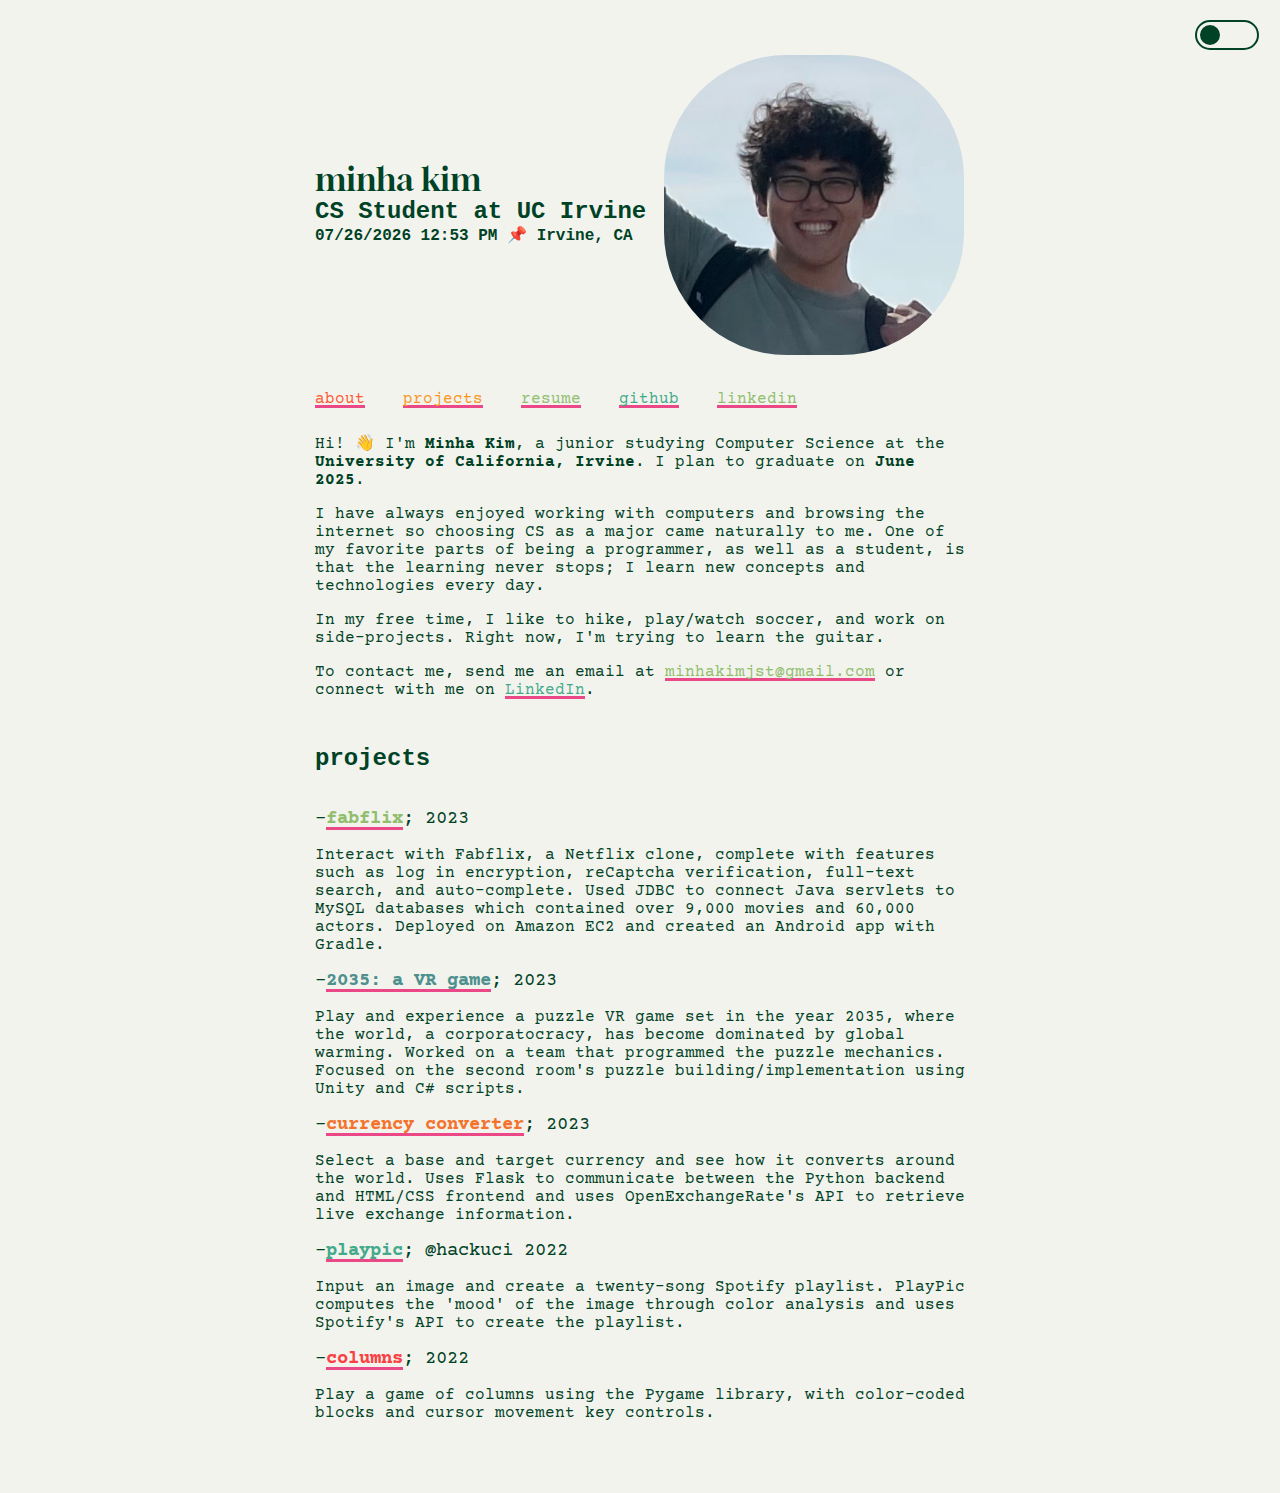
==== index.html @ 5f8654c4 "fix css" ====
<!DOCTYPE html>
<html lang="en">

<head>
    <title>Minha Kim</title>
    <meta name="description" content="Minha Kim's website" />
    <meta name="author" content="Minha Kim" />
    <meta name="keywords"
        content="Minha Kim, personal website, UCI, UCIrvine, University of California Irvine, minhak6, cs, comp sci, computer science" />
    <meta name="google" content="notranslate">
    <link rel="icon" type="image/png" href="images/favicon.ico" />
    <meta name="viewport" content="width=device-width, initial-scale=1.0">
    <meta name="theme-color" media="(prefers-color-scheme: light)" content="#f3f3ee" />
    <meta name="theme-color" media="(prefers-color-scheme: dark)" content="#004225" />

    <!-- body font -->
    <link rel="preconnect" href="https://fonts.googleapis.com">
    <link rel="preconnect" href="https://fonts.gstatic.com" crossorigin>
    <link href="https://fonts.googleapis.com/css2?family=Courier+Prime:wght@400;700&display=swap" rel="stylesheet">
    <!-- font-family: 'Courier Prime', monospace;  -->

    <!-- title font -->
    <link href="https://fonts.googleapis.com/css2?family=Gloock&display=swap" rel="stylesheet">
    <!-- font-family: 'Gloock', serif; -->

    <link rel="stylesheet" href="./style.css" />
</head>

<body>
    <div class="container">
        <div class="header-section">
            <div class="header-frame">
                <h1>minha kim</h1>
                <h2>CS Student at UC Irvine</h2>
                <h4><span id="clock"></span>&#128204 Irvine, CA</h4>
                <script>
                    function display_ck() {
                        var y = new Date();
                        var z = new Date(y.toLocaleString('en-US', { timeZone: "America/Los_Angeles" }));
                        var diff = y.getTime() - z.getTime();
                        var x = new Date(y.getTime() - diff);
                        var ampm = x.getHours() >= 12 ? ' PM ' : ' AM ';
                        var h = x.getHours()
                        if (h == 0){h = 12};
                        if (h > 12) {h = h - 12;}
                        if (h < 10) {h = "0" + h;}
                        var m = x.getMinutes();
                        if (m < 10) {m = "0" + m;}
                        var mth = x.getMonth() + 1;
                        if (mth < 10) {mth = "0" + mth;}
                        var dt = x.getDate();
                        if (dt < 10) {dt = "0" + dt;}
                        var x1 = mth + "/" + x.getDate() + "/" + x.getFullYear() + " " + h + ":" + m + ampm;
                        document.getElementById('clock').innerHTML = x1;
                        display_c();
                    }
                    function display_c() {
                        var refresh = 10;   // in ms
                        mytime = setTimeout('display_ck()', refresh)
                    }
                    display_c()
                </script>
            </div>
            <div class="img-frame">
                <img id="mypic" src="images/me_0.jpg" alt="Me!" />
            </div>
        </div>
        <div class="links">
            <a href="#top">about</a>
            <a href="#projects">projects</a>
            <a href="res/resume.pdf" target="_blank">resume</a>
            <a href="https://github.com/mink1m" target="_blank">github</a>
            <a href="https://www.linkedin.com/in/minhakimm/" target="_blank">linkedin</a>
        </div>
        <div class="about">
            <p>
                Hi! &#128075 I'm <b> Minha Kim</b>, a junior studying Computer Science
                at the <b> University of California, Irvine</b>. I plan to graduate
                on <b> June 2025</b>.
            </p>
            <p>
                I have always enjoyed working with computers and browsing the internet
                so choosing CS as a major came naturally to me. One of my favorite
                parts of being a programmer, as well as a student, is that the learning
                never stops; I learn new concepts and technologies every day.
            </p>
            <p>
                In my free time, I like to hike, play/watch soccer, and work on side-projects. 
                Right now, I'm trying to learn the guitar.
            </p>
            <p>
                To contact me, send me an email at
                <a href="mailto:minhakimjst@gmail.com">minhakimjst@gmail.com</a> or
                connect with me on
                <a href="https://www.linkedin.com/in/minhakimm/" target="_blank">LinkedIn</a>.
            </p>
        </div>
        <div id="projects">
            <h2>projects</h2>
            <br></br>
            <p id="projectTitle"> -<a href="https://github.com/mink1m/fabflixclone" target="_blank"><b>fabflix</b></a>; 2023</p>
            <p>
                Interact with Fabflix, a Netflix clone, complete with features such as log in encryption,
                reCaptcha verification, full-text search, and auto-complete. Used JDBC to connect Java servlets
                to MySQL databases which contained over 9,000 movies and 60,000 actors. Deployed on Amazon
                EC2 and created an Android app with Gradle. 
            </p>
            <p id="projectTitle"> -<a href="https://www.informatics.uci.edu/can-gaming-cool-global-warming-an-experimental-climate-xr-class-aims-to-inspire-change/" target="_blank"><b>2035: a VR game</b></a>; 2023</p>
            <p>
                Play and experience a puzzle VR game set in the year 2035, where the world, 
                a corporatocracy, has become dominated by global warming. Worked on a team that
                programmed the puzzle mechanics. Focused on the second room's puzzle building/implementation
                using Unity and C# scripts. 
            </p>
            <p id="projectTitle"> -<a href="http://minha.pythonanywhere.com/" target="_blank"><b>currency converter</b></a>; 2023</p>
            <p>
                Select a base and target currency and see how it converts around
                the world. Uses Flask to communicate between the Python backend
                and HTML/CSS frontend and uses OpenExchangeRate's API to retrieve live
                exchange information.
            </p>

            <p id="projectTitle"> -<a href="https://devpost.com/software/hackuci-jwe3al?ref_content=my-projects-tab&ref_feature=my_projects" target="_blank"><b>playpic</b></a>; @hackuci 2022</p>
            <p>
                Input an image and create a twenty-song Spotify playlist.
                PlayPic computes the 'mood' of the image through color analysis
                and uses Spotify's API to create the playlist.
            </p>

            <p id="projectTitle"> -<a href="https://minhak.itch.io/columns" target="_blank"><b>columns</b></a>; 2022</p>
            <p>
                Play a game of columns using the Pygame library, with color-coded 
                blocks and cursor movement key controls.
            </p>
        </div>
        <div class="dark-mode-toggler">
            <input type="checkbox" id="toggler" />
            <label for="toggler"></label>
        </div>
    </div>
    <script src="./script.js"></script>
</body>
</html>
---- style.css ----
:root {
	/* COLOR VARIABLES: */
	--beige: #f3f3ee;
	--green: #004225;
	--highlight: #c7ccc8;
	--linkColor: #24d05a;
	--linkHover: #eb4888;
	--darkGreen: #0f2520;
}

html {
	scroll-behavior: smooth;
}

html,
body {
	width: 100%;
	margin: 0;
	padding: 0;
}

body,
button {
	background: var(--beige);
	color: var(--green);
	font-family: 'Courier Prime', monospace;
}

::selection {
	background-color: var(--highlight);
	color: var(--green);
}

body.dark-mode,
body.dark-mode button,
button.dark-mode,
button.dark-mode button {
	background: var(--darkGreen);
	color: var(--beige);
}

.container {
	margin: 50px auto;
	padding: 5px;
	max-width: 650px;
}
@media (max-width: 700px) {
	.container {
		padding: 20px;
	}
}

.header-section {
	display: flex;
	align-items: center;
	justify-content: left;
	flex-wrap: wrap;
	font-family: 'Gloock', serif;
}
@media (max-width: 700px) {
	.header-section {
		display: grid;
		justify-content: center;
	}
}

.header-frame {
	max-width: 350px;
}

.dark-mode-toggler {
	position: fixed;
	top: 20px;
	right: 20px;
}
.dark-mode-toggler label {
	position: relative;
	cursor: pointer;
}
.dark-mode-toggler input[type="checkbox"] {
	display: none;
}
.dark-mode-toggler input[type="checkbox"] + label::before {
	content: "";
	display: block;
	height: 26px;
	width: 60px;
	background: var(--beige);
	border: 2px solid var(--green);
	border-radius: 15px;
	position: absolute;
	top: 0px;
	left: -65px;
}
.dark-mode-toggler input[type="checkbox"] + label::after {
	content: "";
	display: block;
	height: 20px;
	width: 20px;
	background: var(--green);
	border: 2px solid var(--beige);
	border-radius: 50%;
	position: absolute;
	top: 3px;
	left: -62px;
	transition: all 0.3s ease-in-out;
}
.dark-mode-toggler input[type="checkbox"]:checked + label::before {
	background: var(--darkGreen);
	border: 2px solid var(--beige);
}
.dark-mode-toggler input[type="checkbox"]:checked + label::after {
	left: -28px;
	background: var(--beige);
	border: 2px solid var(--darkGreen);
	/*transition: all 0.3s ease-in-out;*/
}

h1 {
	font-weight: 300;
	margin: 0;
}

h2 {
	margin:0;
	font-family: 'Courier New', Courier, monospace;
}

h3 {
	font-family: 'Courier New', Courier, monospace;
}

h4 {
	margin: 0 0 1em 0;
	font-family: 'Courier New', Courier, monospace;
}


@media (max-width: 700px) {
	h1 {
		text-align: center;
	}
	h2 {
		text-align: center;
	}
	h4 {
		text-align: center;
	}
}

a {
	background: linear-gradient(to bottom, var(--linkHover) 0%, var(--linkHover) 100%);
	background-position: 0 100%;
	background-repeat: repeat-x;
	background-size: 3px 3px;
	color: var(--linkColor);
	text-decoration: none;
}

a:hover {
	font-weight: bold;
	background-image: url("data:image/svg+xml;charset=utf8,%3Csvg id='squiggle-link' xmlns='http://www.w3.org/2000/svg' xmlns:xlink='http://www.w3.org/1999/xlink' xmlns:ev='http://www.w3.org/2001/xml-events' viewBox='0 0 20 4'%3E%3Cstyle type='text/css'%3E.squiggle{animation:shift .3s linear infinite;}@keyframes shift {from {transform:translateX(0);}to {transform:translateX(-20px);}}%3C/style%3E%3Cpath fill='none' stroke='%23eb4888' stroke-width='2' class='squiggle' d='M0,3.5 c 5,0,5,-3,10,-3 s 5,3,10,3 c 5,0,5,-3,10,-3 s 5,3,10,3'/%3E%3C/svg%3E");
	background-position: 0 100%;
	background-size: auto 6px;
	background-repeat: repeat-x;
	text-decoration: none;
	cursor: crosshair;
}

br {
	display: block;
	content: "";
	margin-bottom: 15px;
}

.img-frame {
	position: relative;
	width: 300px;
	height: 300px;
	margin: 0 0 10px 2.8%;
	border-radius: 41%;
	overflow: hidden;
	pointer-events: none;
	user-select: none;
}
.img-frame img {
	position: absolute;
	top: 50%;
	left: 50%;
	-webkit-transform: translate(-50%, -50%);
	transform: translate(-50%, -50%);
	height: 100%;
}
@media (max-width: 700px) {
	.img-frame {
		width: 55vmin;
		height: 55vmin;
		margin: auto;
		display: block;	
	}
}

.links {
	margin: 25px 0;
}
.links a:not(:last-child) {
	margin: 0 28px 0 0;
}
@media (max-width: 600px) {
	.links {
		text-align: center;
	}
	.links a:not(:last-child) {
		margin: 0 3vmin 0 0;
		text-align: center;
	}
	.links a:is(:last-child) {
		line-height: 9vmin;
	}
}

.about {
	display: block;
}

#projects {
	margin-top: 7%;
}

#projectTitle {
	font-size: larger;
	margin: 0;
}
@media (max-width: 600px) {
	#projectTitle {
		margin: auto;
		text-align: center;
	}
}

.pnf {
	position: absolute;
	top: 40%;
	left: 50%;
	margin-right: -50%;
	transform: translate(-50%, -50%);
	text-align: center;
}
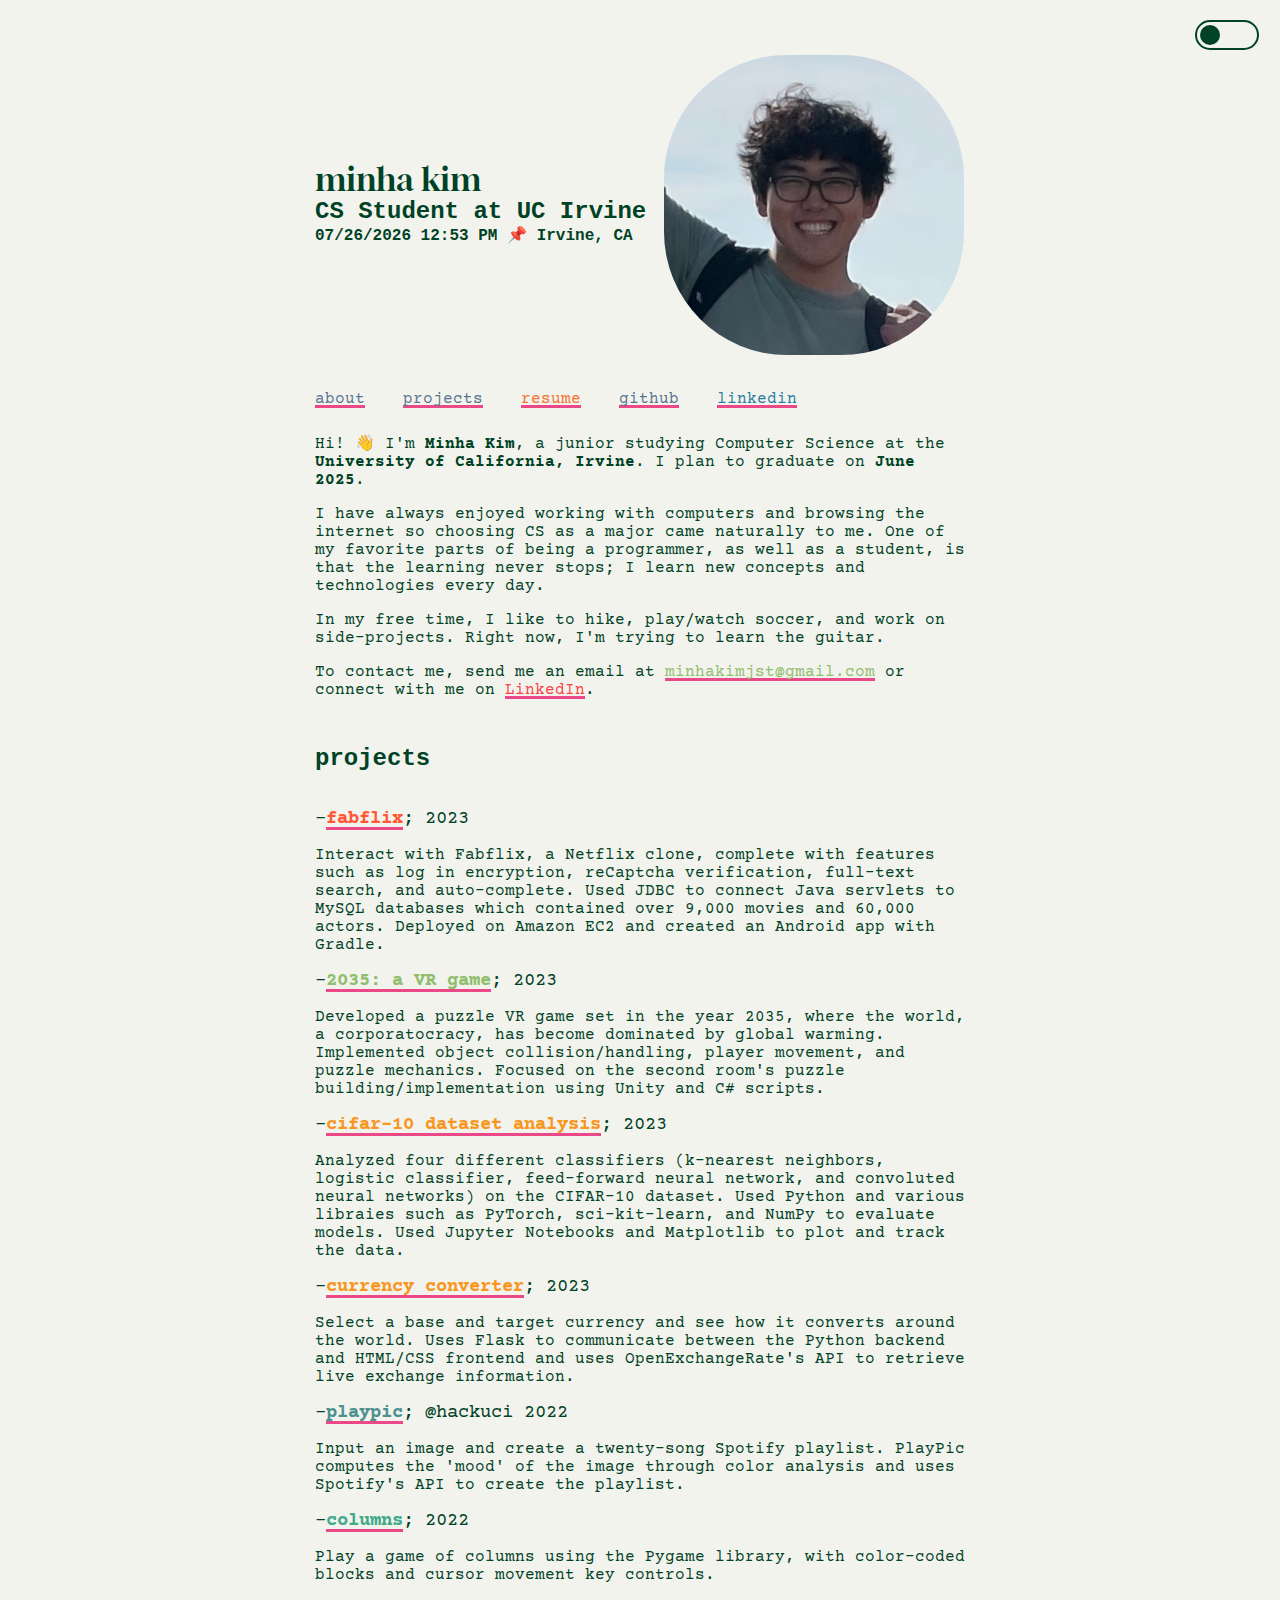
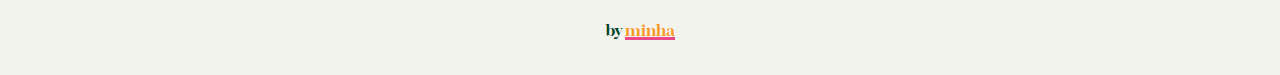
==== commit bc80cbe3: "update resume" ====
--- a/index.html
+++ b/index.html
@@ -105,13 +105,25 @@
                 to MySQL databases which contained over 9,000 movies and 60,000 actors. Deployed on Amazon
                 EC2 and created an Android app with Gradle. 
             </p>
+
             <p id="projectTitle"> -<a href="https://www.informatics.uci.edu/can-gaming-cool-global-warming-an-experimental-climate-xr-class-aims-to-inspire-change/" target="_blank"><b>2035: a VR game</b></a>; 2023</p>
             <p>
-                Play and experience a puzzle VR game set in the year 2035, where the world, 
-                a corporatocracy, has become dominated by global warming. Worked on a team that
-                programmed the puzzle mechanics. Focused on the second room's puzzle building/implementation
+                Developed a puzzle VR game set in the year 2035, where the world, 
+                a corporatocracy, has become dominated by global warming. Implemented
+                object collision/handling, player movement, and puzzle mechanics.
+                Focused on the second room's puzzle building/implementation
                 using Unity and C# scripts. 
             </p>
+
+            <p id="projectTitle"> -<a href="https://github.com/mink1m/cifar-10/" target="_blank"><b>cifar-10 dataset analysis</b></a>; 2023</p>
+            <p>
+                Analyzed four different classifiers (k-nearest neighbors, logistic classifier, 
+                feed-forward neural network, and convoluted neural networks) on the CIFAR-10 dataset. 
+                Used Python and various libraies such as PyTorch, sci-kit-learn, and NumPy to 
+                evaluate models. Used Jupyter Notebooks and Matplotlib 
+                to plot and track the data. 
+            </p>
+
             <p id="projectTitle"> -<a href="http://minha.pythonanywhere.com/" target="_blank"><b>currency converter</b></a>; 2023</p>
             <p>
                 Select a base and target currency and see how it converts around
@@ -138,6 +150,9 @@
             <label for="toggler"></label>
         </div>
     </div>
+    <div class="footer">
+        by <a href="#" id="copyLink" onclick="document.execCommand('copy');alert('Copied minhakimjst@gmail.com!'); return false;">minha</a>
+    </div>
     <script src="./script.js"></script>
 </body>
 </html>
--- a/style.css
+++ b/style.css
@@ -245,4 +245,12 @@
 	margin-right: -50%;
 	transform: translate(-50%, -50%);
 	text-align: center;
+}
+
+.footer {
+	position: relative;
+	text-align: center;    
+	width: 100%;
+	font-family: 'Gloock', serif;
+	bottom: 35px; 
 }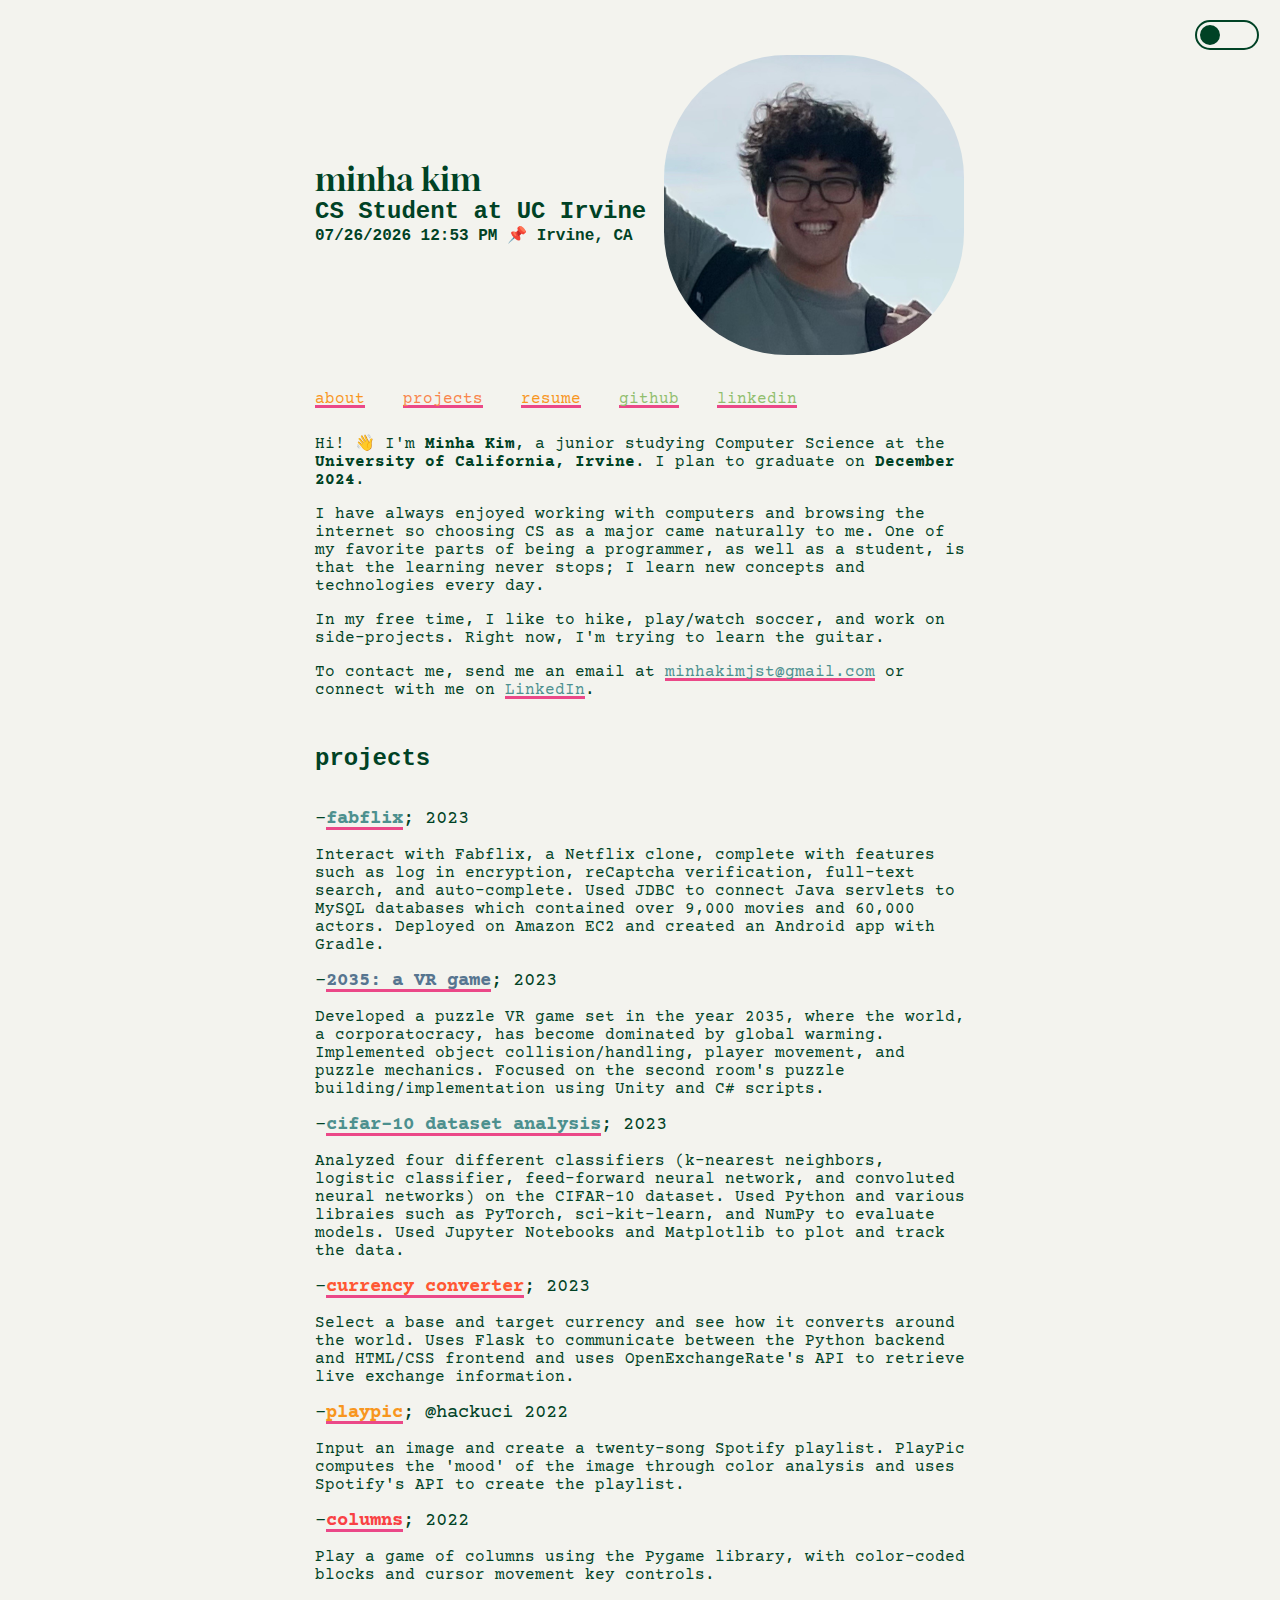
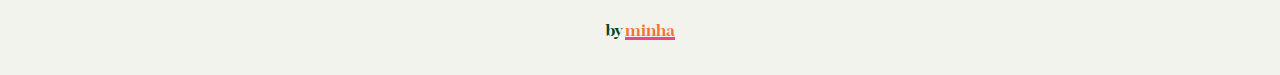
==== commit cce7611f: "changes" ====
--- a/index.html
+++ b/index.html
@@ -76,7 +76,7 @@
             <p>
                 Hi! &#128075 I'm <b> Minha Kim</b>, a junior studying Computer Science
                 at the <b> University of California, Irvine</b>. I plan to graduate
-                on <b> June 2025</b>.
+                on <b> December 2024</b>.
             </p>
             <p>
                 I have always enjoyed working with computers and browsing the internet
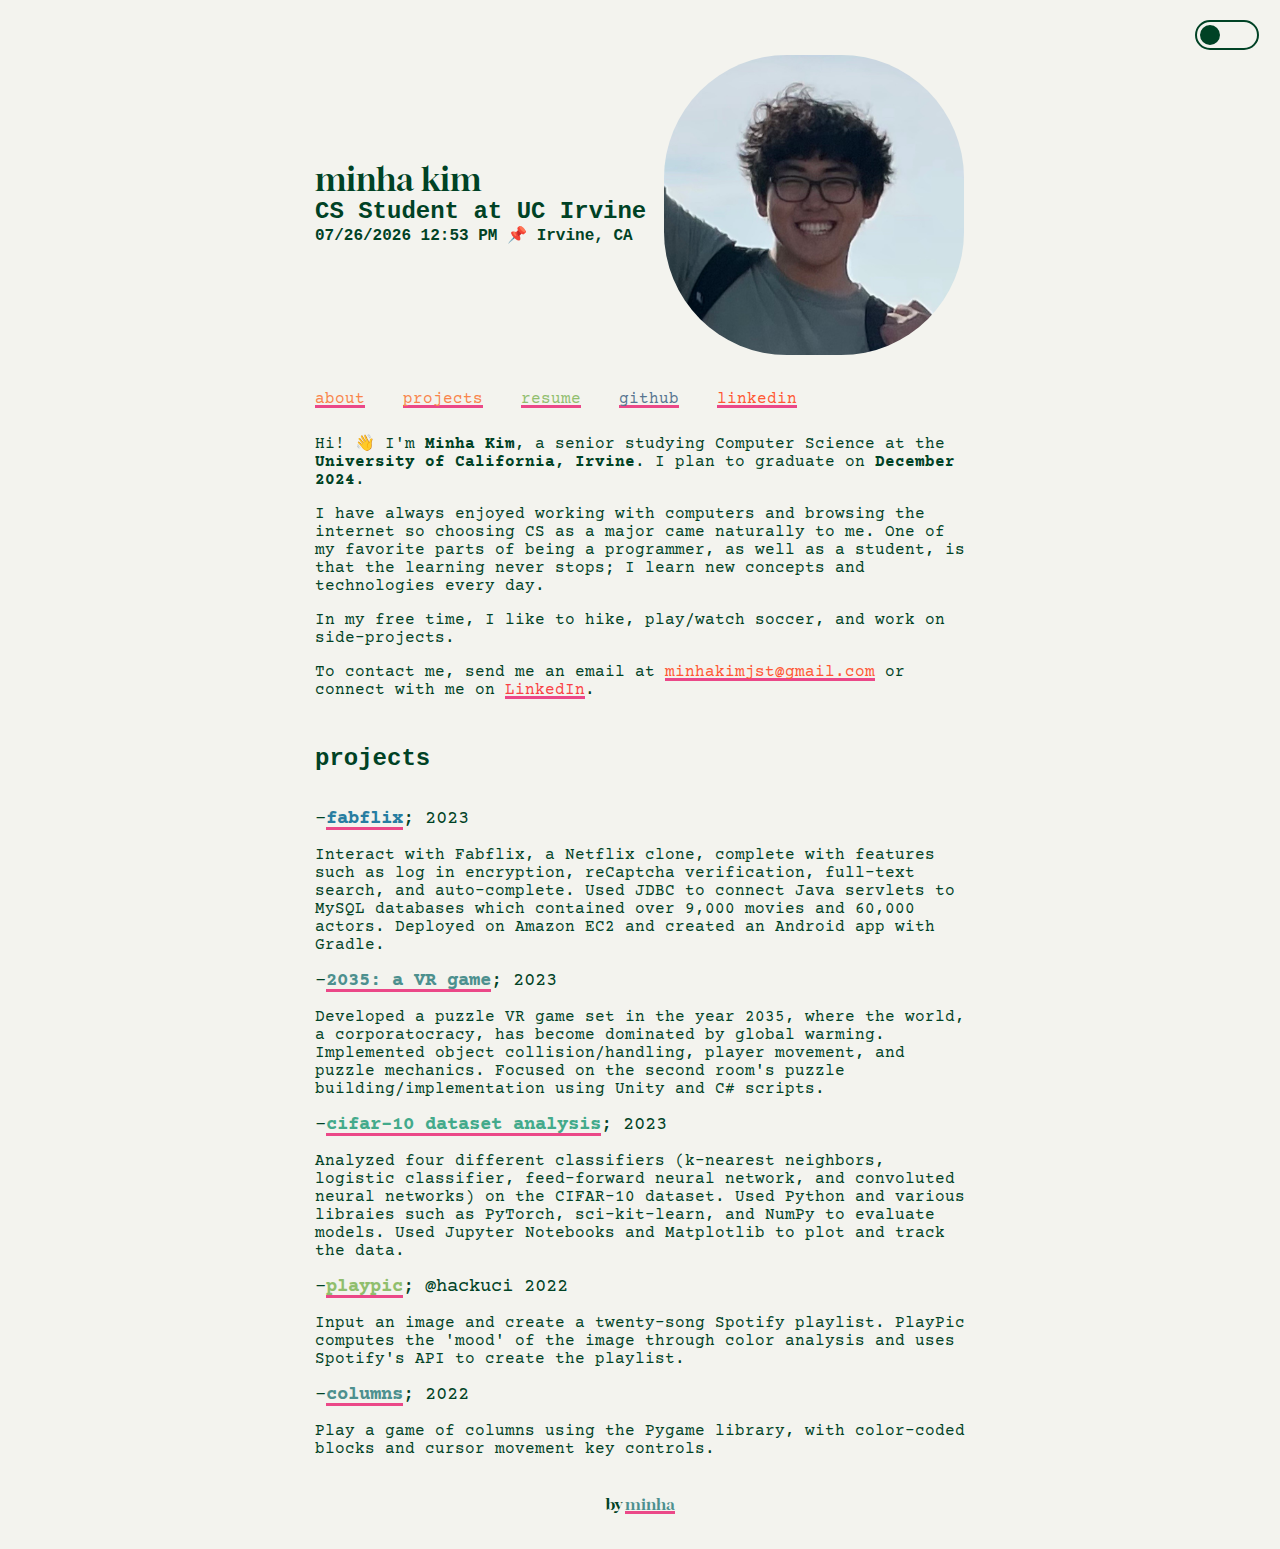
==== commit fe341f24: "remove cc" ====
--- a/index.html
+++ b/index.html
@@ -74,7 +74,7 @@
         </div>
         <div class="about">
             <p>
-                Hi! &#128075 I'm <b> Minha Kim</b>, a junior studying Computer Science
+                Hi! &#128075 I'm <b> Minha Kim</b>, a senior studying Computer Science
                 at the <b> University of California, Irvine</b>. I plan to graduate
                 on <b> December 2024</b>.
             </p>
@@ -86,7 +86,6 @@
             </p>
             <p>
                 In my free time, I like to hike, play/watch soccer, and work on side-projects. 
-                Right now, I'm trying to learn the guitar.
             </p>
             <p>
                 To contact me, send me an email at
@@ -124,14 +123,6 @@
                 to plot and track the data. 
             </p>
 
-            <p id="projectTitle"> -<a href="http://minha.pythonanywhere.com/" target="_blank"><b>currency converter</b></a>; 2023</p>
-            <p>
-                Select a base and target currency and see how it converts around
-                the world. Uses Flask to communicate between the Python backend
-                and HTML/CSS frontend and uses OpenExchangeRate's API to retrieve live
-                exchange information.
-            </p>
-
             <p id="projectTitle"> -<a href="https://devpost.com/software/hackuci-jwe3al?ref_content=my-projects-tab&ref_feature=my_projects" target="_blank"><b>playpic</b></a>; @hackuci 2022</p>
             <p>
                 Input an image and create a twenty-song Spotify playlist.
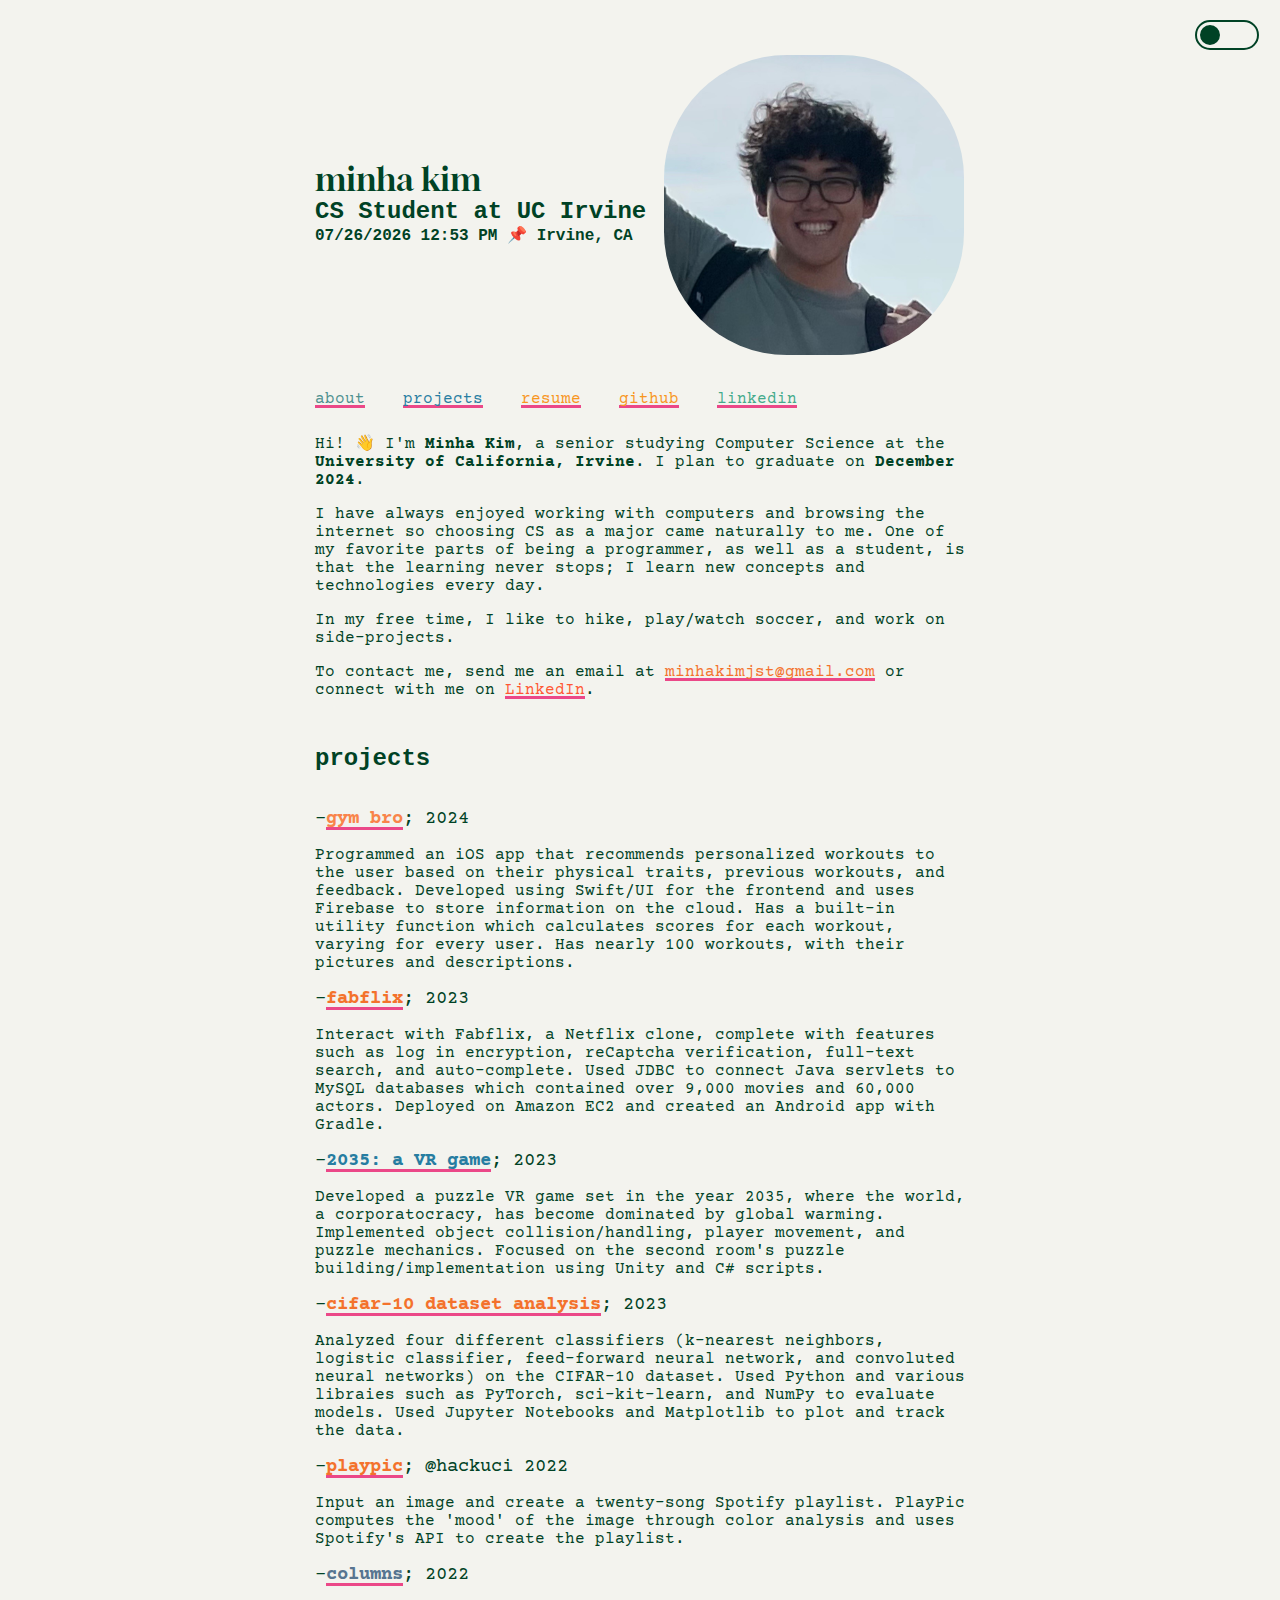
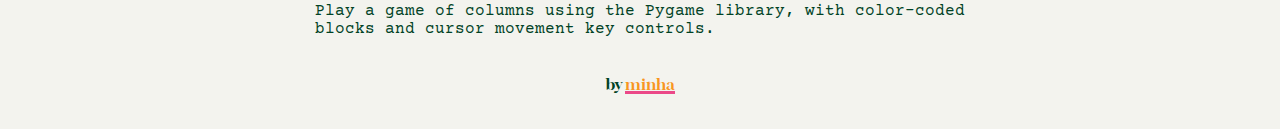
==== commit 550ec14f: "gbro" ====
--- a/index.html
+++ b/index.html
@@ -97,6 +97,14 @@
         <div id="projects">
             <h2>projects</h2>
             <br></br>
+            <p id="projectTitle"> -<a href="gymbro-sample.html" target="_blank"><b>gym bro</b></a>; 2024</p>
+            <p>
+                Programmed an iOS app that recommends personalized workouts to the user based on their 
+                physical traits, previous workouts, and feedback. Developed using Swift/UI for the frontend 
+                and uses Firebase to store information on the cloud. Has a built-in utility function which
+                calculates scores for each workout, varying for every user. Has nearly 100 workouts, with their
+                pictures and descriptions. 
+            </p>
             <p id="projectTitle"> -<a href="https://github.com/mink1m/fabflixclone" target="_blank"><b>fabflix</b></a>; 2023</p>
             <p>
                 Interact with Fabflix, a Netflix clone, complete with features such as log in encryption,
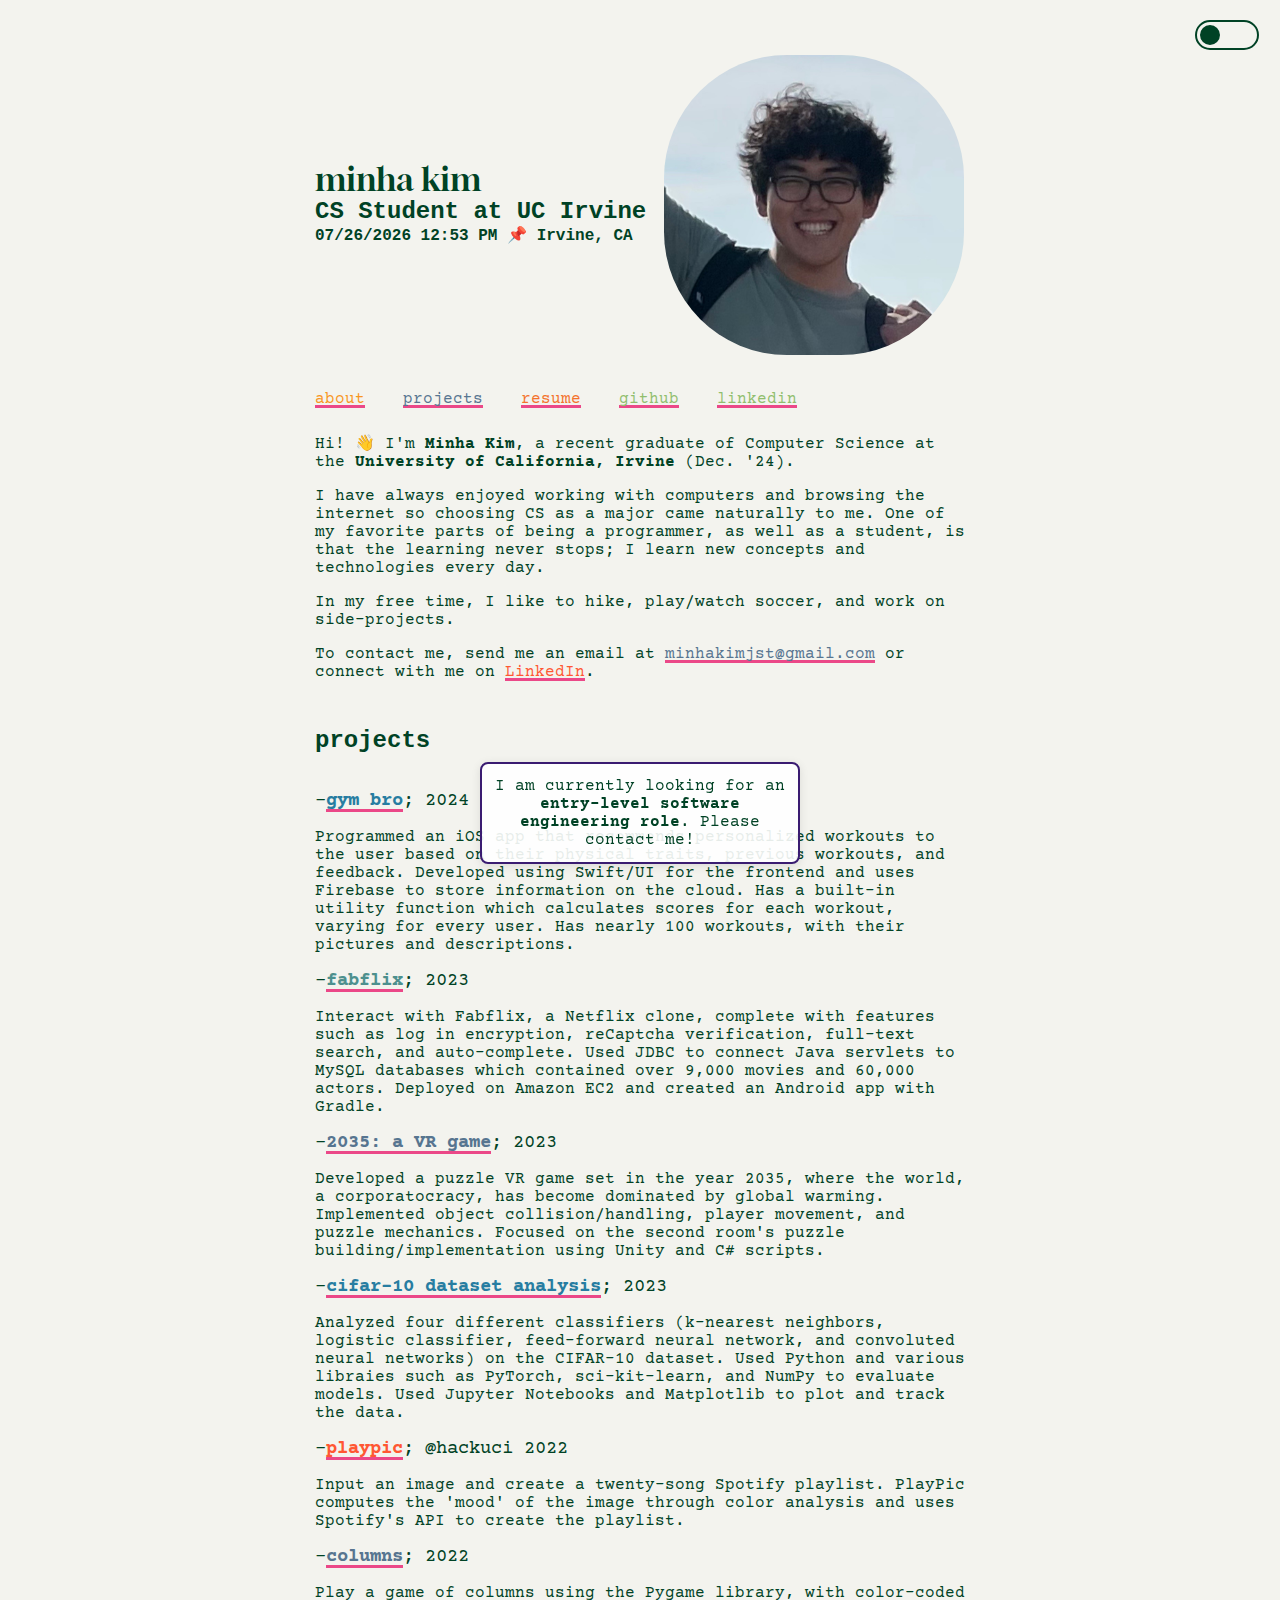
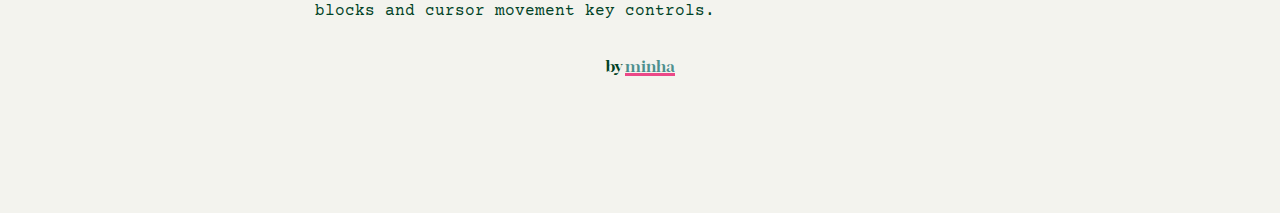
==== commit 5f153402: "update main" ====
--- a/index.html
+++ b/index.html
@@ -74,9 +74,8 @@
         </div>
         <div class="about">
             <p>
-                Hi! &#128075 I'm <b> Minha Kim</b>, a senior studying Computer Science
-                at the <b> University of California, Irvine</b>. I plan to graduate
-                on <b> December 2024</b>.
+                Hi! &#128075 I'm <b> Minha Kim</b>, a recent graduate of Computer Science 
+                at the <b> University of California, Irvine</b> (Dec. '24). 
             </p>
             <p>
                 I have always enjoyed working with computers and browsing the internet
@@ -152,6 +151,10 @@
     <div class="footer">
         by <a href="#" id="copyLink" onclick="document.execCommand('copy');alert('Copied minhakimjst@gmail.com!'); return false;">minha</a>
     </div>
+    <div class="fixed-box">
+        I am currently looking for an <b>entry-level software engineering role</b>. 
+        Please contact me!
+    </div>
     <script src="./script.js"></script>
 </body>
 </html>
--- a/style.css
+++ b/style.css
@@ -17,6 +17,10 @@
 	width: 100%;
 	margin: 0;
 	padding: 0;
+	padding-bottom: 4%;
+	@media (max-width: 768px) or (orientation: portrait) {
+		padding-bottom: 13%;
+	  }
 }
 
 body,
@@ -253,4 +257,43 @@
 	width: 100%;
 	font-family: 'Gloock', serif;
 	bottom: 35px; 
-}+}
+
+.fixed-box {
+	position: fixed;
+	bottom: 4%;
+	left: 50%;
+	transform: translateX(-50%);
+	width: 25%;
+	min-width: 300px;
+	padding: 1%;
+	background: rgba(255, 255, 255, 0.9); 
+	color: var(--green);
+	border: 2px solid #3A1C71;
+	border-style: double;
+	border-radius: 8px;
+	box-shadow: 0 2px 10px rgba(0,0,0,0.1);
+	text-align: center;
+	box-sizing: border-box;
+	z-index: 1000;
+	-webkit-user-select: none; 
+	user-select: none; 
+
+	animation: borderColorCycle 7s linear infinite;
+
+	@media (max-width: 768px), (orientation: portrait) {
+		width: 90% !important; 
+		bottom: 5%; 
+		left: 50%;
+		transform: translateX(-50%); 
+		border-radius: 8px;
+	}
+}
+
+@keyframes borderColorCycle {
+	0% { border-color: #3A1C71; }
+	25% { border-color: #D76D77; }
+	50% { border-color: #FF0080; }
+	75% { border-color: #D76D77; }
+	100% { border-color: #3A1C71; }
+}
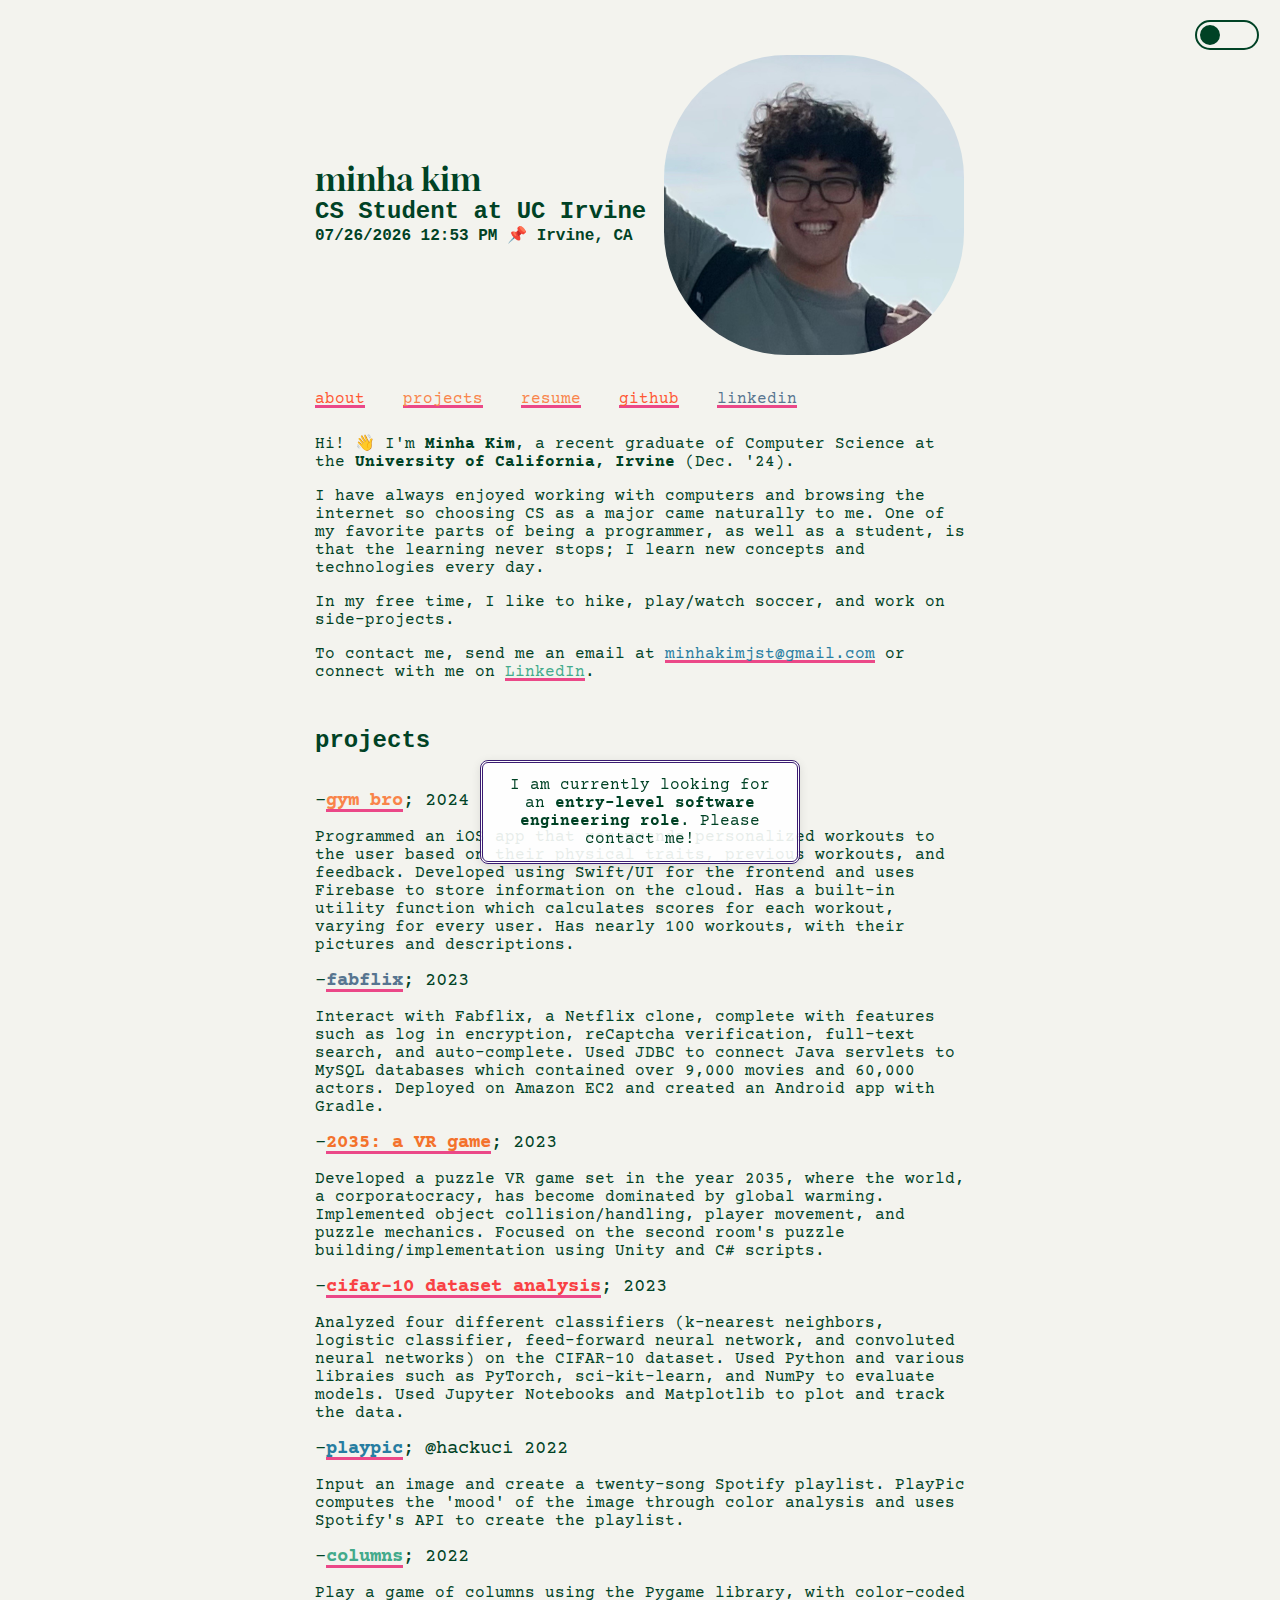
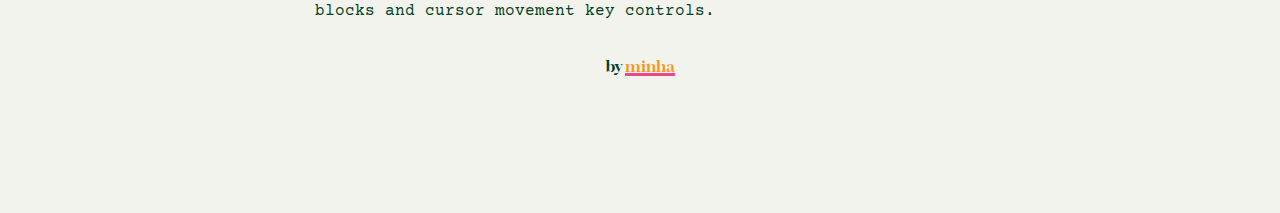
==== commit bf0e1fed: "link update" ====
--- a/index.html
+++ b/index.html
@@ -96,7 +96,7 @@
         <div id="projects">
             <h2>projects</h2>
             <br></br>
-            <p id="projectTitle"> -<a href="gymbro-sample.html" target="_blank"><b>gym bro</b></a>; 2024</p>
+            <p id="projectTitle"> -<a href="https://github.com/mink1m/gym-bro" target="_blank"><b>gym bro</b></a>; 2024</p>
             <p>
                 Programmed an iOS app that recommends personalized workouts to the user based on their 
                 physical traits, previous workouts, and feedback. Developed using Swift/UI for the frontend 
@@ -112,7 +112,7 @@
                 EC2 and created an Android app with Gradle. 
             </p>
 
-            <p id="projectTitle"> -<a href="https://www.informatics.uci.edu/can-gaming-cool-global-warming-an-experimental-climate-xr-class-aims-to-inspire-change/" target="_blank"><b>2035: a VR game</b></a>; 2023</p>
+            <p id="projectTitle"> -<a href="https://github.com/tim-kashani/climate-vr-game" target="_blank"><b>2035: a VR game</b></a>; 2023</p>
             <p>
                 Developed a puzzle VR game set in the year 2035, where the world, 
                 a corporatocracy, has become dominated by global warming. Implemented
--- a/style.css
+++ b/style.css
@@ -269,7 +269,7 @@
 	padding: 1%;
 	background: rgba(255, 255, 255, 0.9); 
 	color: var(--green);
-	border: 2px solid #3A1C71;
+	border: 3px solid #3A1C71;
 	border-style: double;
 	border-radius: 8px;
 	box-shadow: 0 2px 10px rgba(0,0,0,0.1);
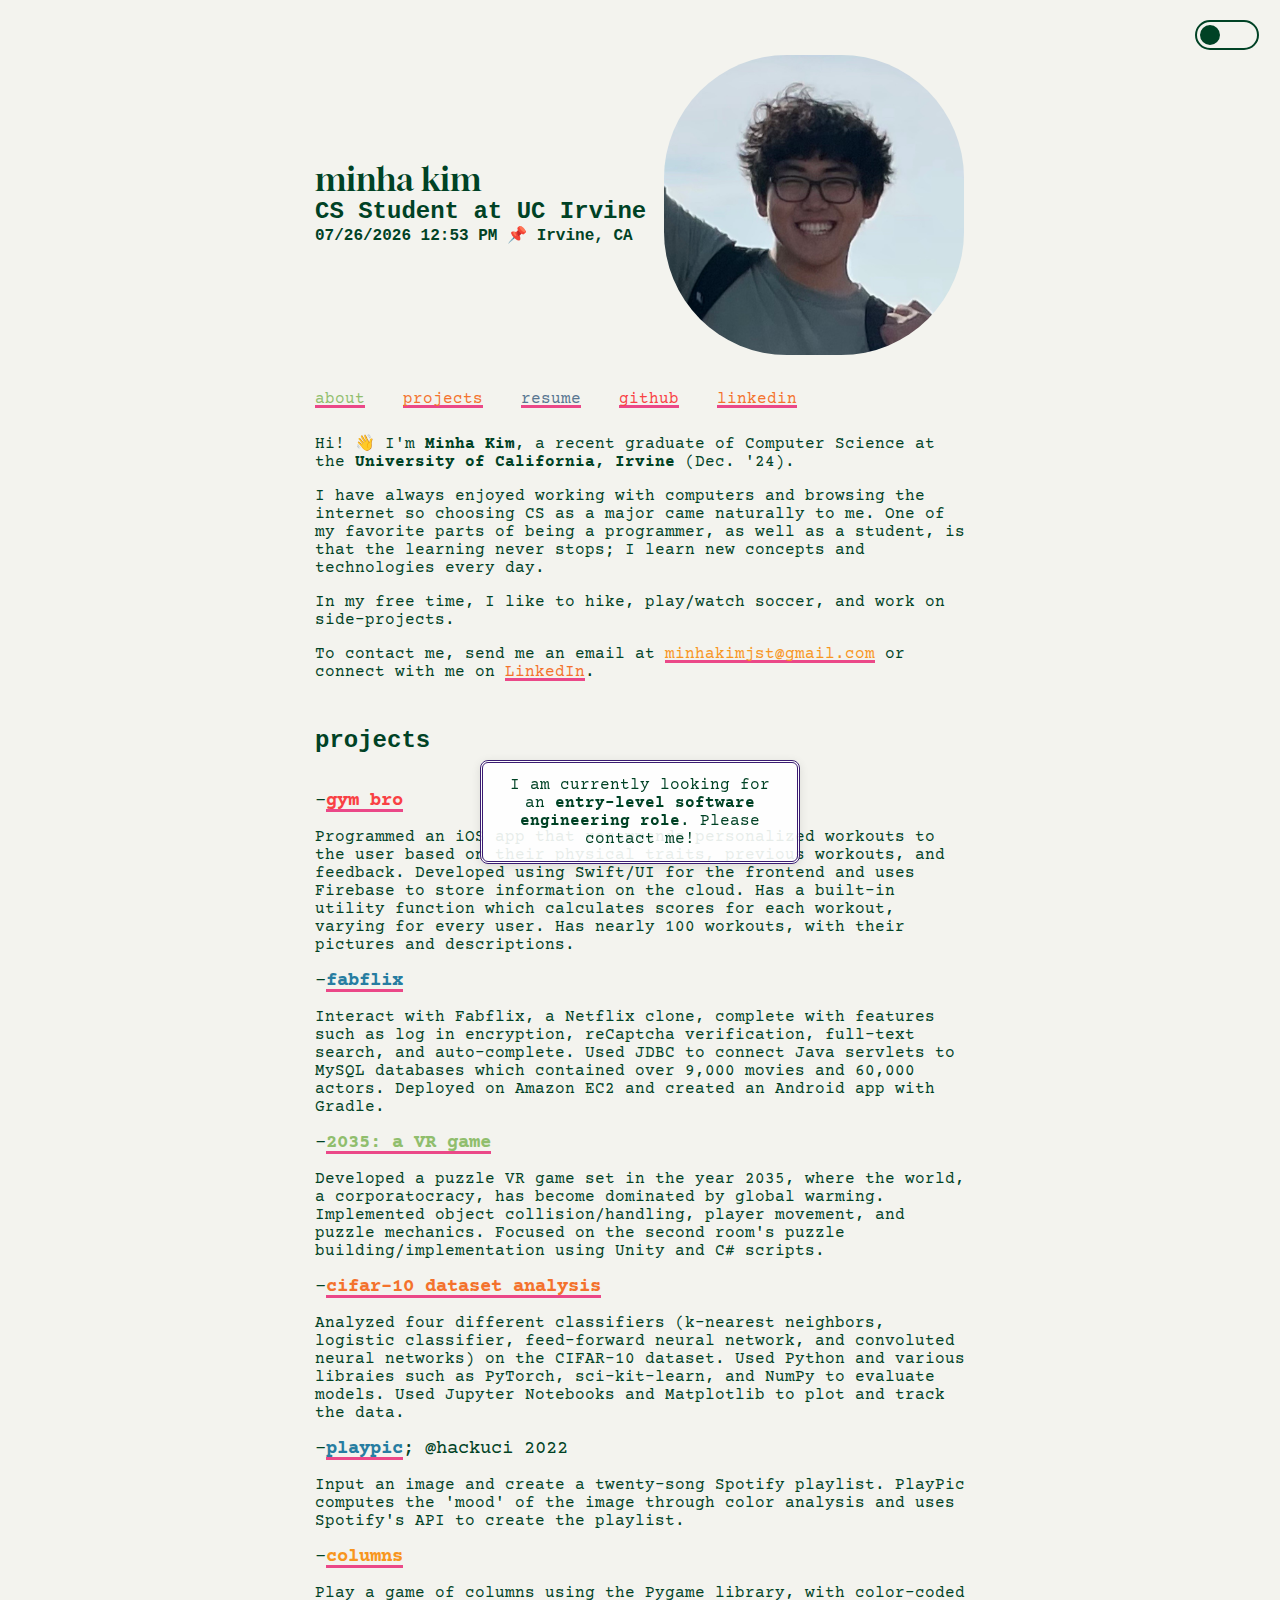
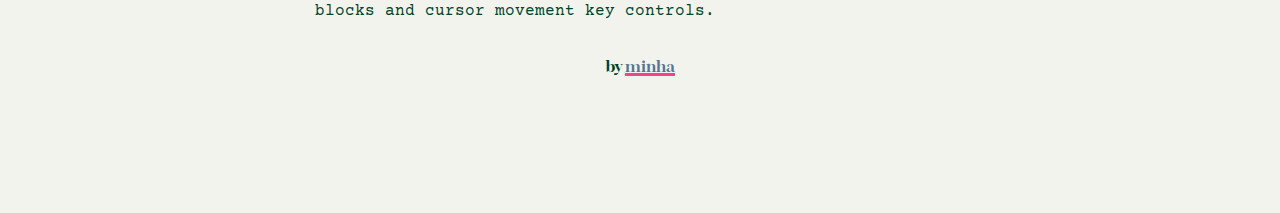
==== commit b00ccc8e: "yeardel" ====
--- a/index.html
+++ b/index.html
@@ -96,7 +96,7 @@
         <div id="projects">
             <h2>projects</h2>
             <br></br>
-            <p id="projectTitle"> -<a href="https://github.com/mink1m/gym-bro" target="_blank"><b>gym bro</b></a>; 2024</p>
+            <p id="projectTitle"> -<a href="https://github.com/mink1m/gym-bro" target="_blank"><b>gym bro</b></a></p>
             <p>
                 Programmed an iOS app that recommends personalized workouts to the user based on their 
                 physical traits, previous workouts, and feedback. Developed using Swift/UI for the frontend 
@@ -104,7 +104,7 @@
                 calculates scores for each workout, varying for every user. Has nearly 100 workouts, with their
                 pictures and descriptions. 
             </p>
-            <p id="projectTitle"> -<a href="https://github.com/mink1m/fabflixclone" target="_blank"><b>fabflix</b></a>; 2023</p>
+            <p id="projectTitle"> -<a href="https://github.com/mink1m/fabflixclone" target="_blank"><b>fabflix</b></a></p>
             <p>
                 Interact with Fabflix, a Netflix clone, complete with features such as log in encryption,
                 reCaptcha verification, full-text search, and auto-complete. Used JDBC to connect Java servlets
@@ -112,7 +112,7 @@
                 EC2 and created an Android app with Gradle. 
             </p>
 
-            <p id="projectTitle"> -<a href="https://github.com/tim-kashani/climate-vr-game" target="_blank"><b>2035: a VR game</b></a>; 2023</p>
+            <p id="projectTitle"> -<a href="https://github.com/tim-kashani/climate-vr-game" target="_blank"><b>2035: a VR game</b></a></p>
             <p>
                 Developed a puzzle VR game set in the year 2035, where the world, 
                 a corporatocracy, has become dominated by global warming. Implemented
@@ -121,7 +121,7 @@
                 using Unity and C# scripts. 
             </p>
 
-            <p id="projectTitle"> -<a href="https://github.com/mink1m/cifar-10/" target="_blank"><b>cifar-10 dataset analysis</b></a>; 2023</p>
+            <p id="projectTitle"> -<a href="https://github.com/mink1m/cifar-10/" target="_blank"><b>cifar-10 dataset analysis</b></a></p>
             <p>
                 Analyzed four different classifiers (k-nearest neighbors, logistic classifier, 
                 feed-forward neural network, and convoluted neural networks) on the CIFAR-10 dataset. 
@@ -137,7 +137,7 @@
                 and uses Spotify's API to create the playlist.
             </p>
 
-            <p id="projectTitle"> -<a href="https://minhak.itch.io/columns" target="_blank"><b>columns</b></a>; 2022</p>
+            <p id="projectTitle"> -<a href="https://minhak.itch.io/columns" target="_blank"><b>columns</b></a></p>
             <p>
                 Play a game of columns using the Pygame library, with color-coded 
                 blocks and cursor movement key controls.
